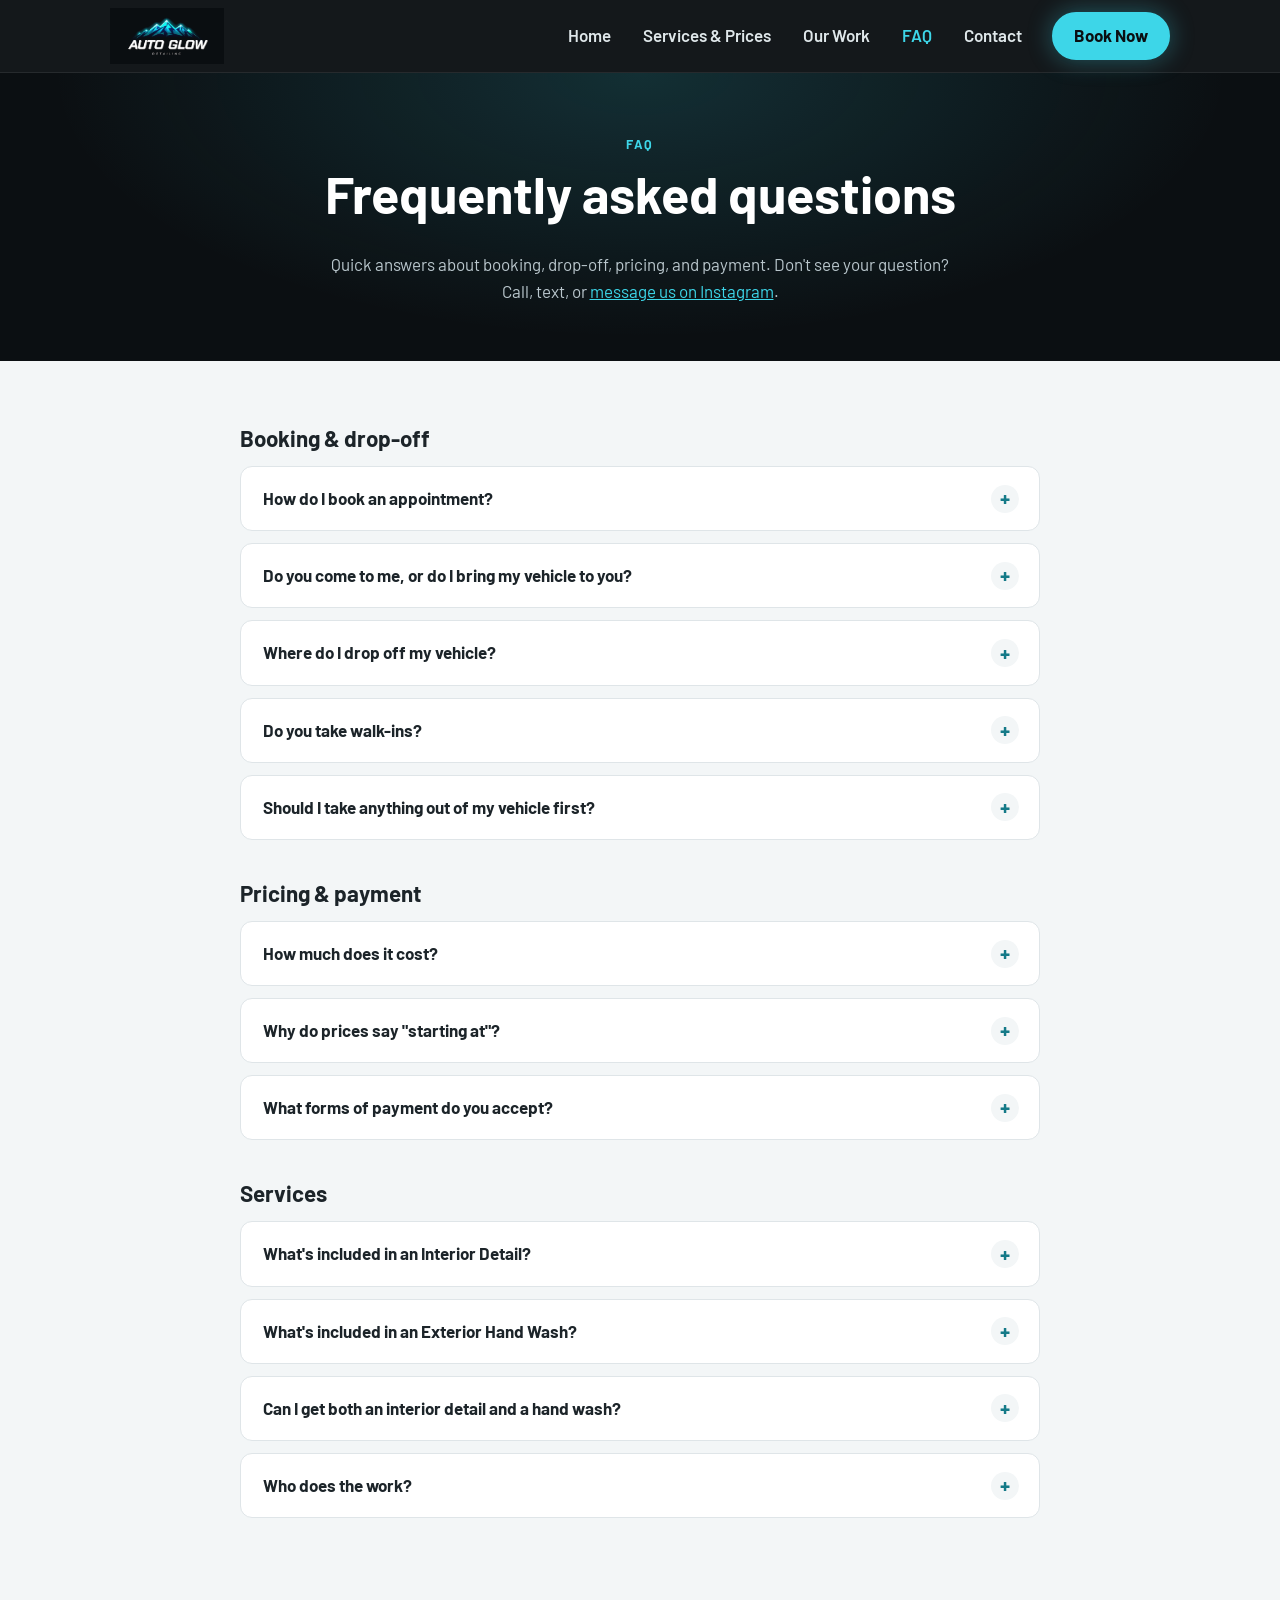
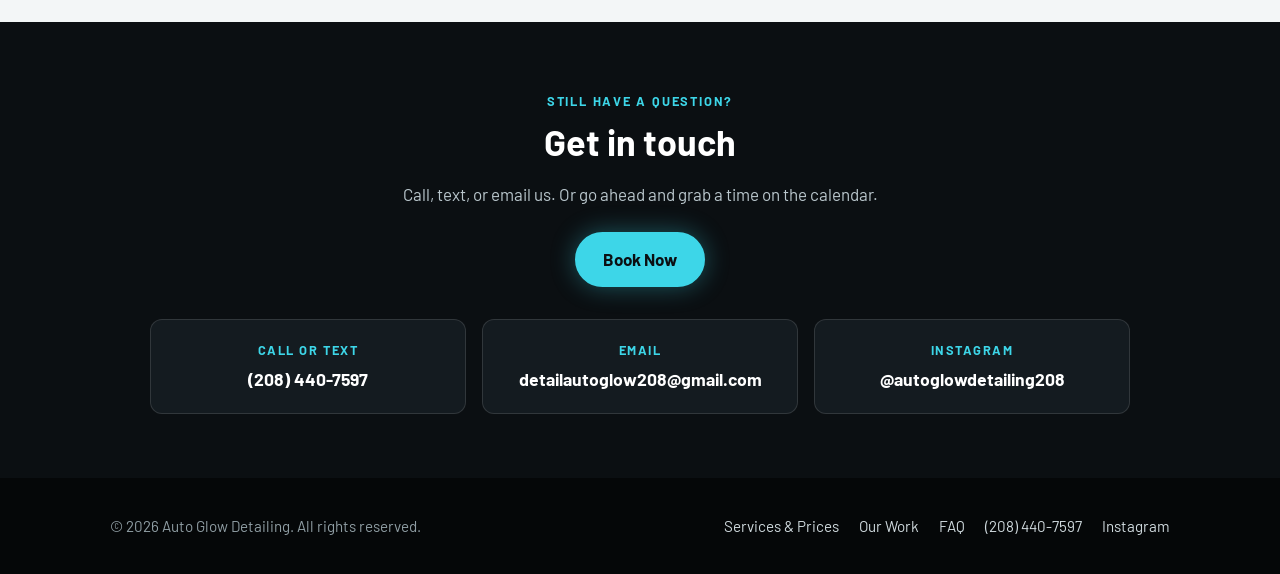
==== faq.html @ ba72574f "Revamp site design, add FAQ page and Instagram links - New dark/cyan look matching the logo, sticky " ====
<!DOCTYPE html>
<html lang="en">
<head>
  <meta charset="UTF-8">
  <meta name="viewport" content="width=device-width, initial-scale=1.0">
  <title>FAQ | Auto Glow Detailing</title>
  <meta name="description" content="Answers to common questions about booking, drop-off, payment, pricing, and services at Auto Glow Detailing.">
  <link rel="preconnect" href="https://fonts.googleapis.com">
  <link rel="preconnect" href="https://fonts.gstatic.com" crossorigin>
  <link href="https://fonts.googleapis.com/css2?family=Barlow:wght@400;500;600;700&display=swap" rel="stylesheet">
  <link rel="stylesheet" href="style.css">
</head>

<body>
  <header class="site-header">
    <nav class="wrap nav-bar" aria-label="Main">
      <a href="index.html" class="logo"><img src="images/wyatt-logo3.png" alt="Auto Glow Detailing — home"></a>
      <ul class="nav-links" id="nav-links">
        <li><a href="index.html">Home</a></li>
        <li><a href="services.html">Services &amp; Prices</a></li>
        <li><a href="proof.html">Our Work</a></li>
        <li><a href="faq.html" aria-current="page">FAQ</a></li>
        <li><a href="#contact">Contact</a></li>
      </ul>
      <a class="btn btn-glow nav-book" href="https://calendar.app.google/giWWupT6JsWDgpM17" target="_blank" rel="noopener">Book Now</a>
      <button class="nav-toggle" type="button" aria-label="Menu" aria-expanded="false" aria-controls="nav-links"><span class="nav-toggle-bars"></span></button>
    </nav>
  </header>

  <main>
    <section class="page-hero">
      <div class="wrap">
        <span class="eyebrow">FAQ</span>
        <h1>Frequently asked questions</h1>
        <p>Quick answers about booking, drop-off, pricing, and payment. Don't see your question? Call, text, or <a href="https://www.instagram.com/autoglowdetailing208/" target="_blank" rel="noopener">message us on Instagram</a>.</p>
      </div>
    </section>

    <section class="section section-soft">
      <div class="wrap">

        <div class="faq-group">
          <h2>Booking &amp; drop-off</h2>
          <div class="faq-list">
            <details>
              <summary>How do I book an appointment?</summary>
              <div class="faq-answer">
                <p>Tap any <strong>Book Now</strong> button on the site. It opens our online calendar, where you can pick an open time. You can also call or text <a href="tel:+12084407597">(208) 440-7597</a> or email <a href="mailto:detailautoglow208@gmail.com">detailautoglow208@gmail.com</a>.</p>
              </div>
            </details>
            <details>
              <summary>Do you come to me, or do I bring my vehicle to you?</summary>
              <div class="faq-answer">
                <p>We work on a drop-off basis. You bring your vehicle to us at your appointment time and pick it up when it's done.</p>
              </div>
            </details>
            <details>
              <summary>Where do I drop off my vehicle?</summary>
              <div class="faq-answer">
                <p>We'll send you the drop-off address when we confirm your appointment. If you have questions before booking, call or text <a href="tel:+12084407597">(208) 440-7597</a>.</p>
              </div>
            </details>
            <details>
              <summary>Do you take walk-ins?</summary>
              <div class="faq-answer">
                <p>Services are by appointment only, so we can give every vehicle the time it needs. Book online or reach out to set up a time.</p>
              </div>
            </details>
            <details>
              <summary>Should I take anything out of my vehicle first?</summary>
              <div class="faq-answer">
                <p>Yes, please remove personal items and valuables before drop-off, especially for an interior detail. It helps us clean every surface and keeps your belongings safe.</p>
              </div>
            </details>
          </div>
        </div>

        <div class="faq-group">
          <h2>Pricing &amp; payment</h2>
          <div class="faq-list">
            <details>
              <summary>How much does it cost?</summary>
              <div class="faq-answer">
                <p><strong>Interior Detail:</strong> cars from $55, SUVs from $65, pickup trucks from $100.</p>
                <p><strong>Exterior Hand Wash:</strong> cars from $40, SUVs from $45, pickup trucks from $50.</p>
                <p>See the full <a href="services.html">Services &amp; Prices</a> page for what's included.</p>
              </div>
            </details>
            <details>
              <summary>Why do prices say "starting at"?</summary>
              <div class="faq-answer">
                <p>The final price depends on your vehicle's size and condition. An interior with excessive hair, pet fur, sand, or dirt may have an extra cleaning fee starting at $20. An exterior with excessive mud or dirt may have an extra fee starting at $30. If a fee applies, we'll let you know.</p>
              </div>
            </details>
            <details>
              <summary>What forms of payment do you accept?</summary>
              <div class="faq-answer">
                <p>We accept <strong>cash, Venmo, and card</strong>.</p>
              </div>
            </details>
          </div>
        </div>

        <div class="faq-group">
          <h2>Services</h2>
          <div class="faq-list">
            <details>
              <summary>What's included in an Interior Detail?</summary>
              <div class="faq-answer">
                <p>Floor mats, full vacuum, trunk vacuum, dashboard cleaning, door jambs, interior windows and mirrors, and stain spot treatment.</p>
              </div>
            </details>
            <details>
              <summary>What's included in an Exterior Hand Wash?</summary>
              <div class="faq-answer">
                <p>A thorough hand wash of your vehicle's entire exterior.</p>
              </div>
            </details>
            <details>
              <summary>Can I get both an interior detail and a hand wash?</summary>
              <div class="faq-answer">
                <p>Yes. Let us know when you book and we'll take care of both.</p>
              </div>
            </details>
            <details>
              <summary>Who does the work?</summary>
              <div class="faq-answer">
                <p>Auto Glow is run by Wyatt, a young entrepreneur, with the support of his family. He's still learning and growing his skills, and every job gets real care and attention to detail. Thanks for supporting a local, family-run business!</p>
              </div>
            </details>
          </div>
        </div>

      </div>
    </section>

    <section class="section section-dark cta" id="contact">
      <div class="wrap">
        <span class="eyebrow">Still have a question?</span>
        <h2>Get in touch</h2>
        <p>Call, text, or email us. Or go ahead and grab a time on the calendar.</p>
        <a class="btn btn-glow" href="https://calendar.app.google/giWWupT6JsWDgpM17" target="_blank" rel="noopener">Book Now</a>
        <div class="contact-cards">
          <a class="contact-card" href="tel:+12084407597"><span>Call or text</span><strong>(208) 440-7597</strong></a>
          <a class="contact-card" href="mailto:detailautoglow208@gmail.com"><span>Email</span><strong>detailautoglow208@gmail.com</strong></a>
          <a class="contact-card" href="https://www.instagram.com/autoglowdetailing208/" target="_blank" rel="noopener"><span>Instagram</span><strong>@autoglowdetailing208</strong></a>
        </div>
      </div>
    </section>
  </main>

  <footer class="site-footer">
    <div class="wrap footer-inner">
      <p>&copy; 2026 Auto Glow Detailing. All rights reserved.</p>
      <ul class="footer-links">
        <li><a href="services.html">Services &amp; Prices</a></li>
        <li><a href="proof.html">Our Work</a></li>
        <li><a href="faq.html">FAQ</a></li>
        <li><a href="tel:+12084407597">(208) 440-7597</a></li>
        <li><a href="https://www.instagram.com/autoglowdetailing208/" target="_blank" rel="noopener">Instagram</a></li>
      </ul>
    </div>
  </footer>

  <script src="mainjs.js"></script>
</body>
</html>
---- style.css ----
﻿/* =========================================================
   Auto Glow Detailing â€” site styles
   ========================================================= */

:root {
  --ink: #0b0f12;          /* near-black, matches logo background */
  --ink-2: #141b20;
  --text: #1c2429;
  --muted: #5b6770;
  --line: #dfe5e8;
  --bg: #ffffff;
  --bg-soft: #f3f6f7;
  --glow: #3dd6e8;         /* bright cyan from the logo */
  --teal: #157a88;         /* darker teal: readable with white text */
  --teal-hover: #0f6470;
  --radius: 12px;
  --shadow: 0 6px 24px rgba(11, 15, 18, 0.08);
  --wrap: 1100px;
  --header-h: 72px;
}

*,
*::before,
*::after { box-sizing: border-box; }

html { scroll-behavior: smooth; scroll-padding-top: calc(var(--header-h) + 12px); }

body {
  margin: 0;
  font-family: "Barlow", system-ui, -apple-system, "Segoe UI", Roboto, Arial, sans-serif;
  font-size: 1.0625rem;
  line-height: 1.6;
  color: var(--text);
  background: var(--bg);
}

img { max-width: 100%; display: block; }

h1, h2, h3 {
  line-height: 1.2;
  margin: 0 0 0.5em;
  font-weight: 700;
}
h1 { font-size: clamp(2rem, 5vw, 3.25rem); }
h2 { font-size: clamp(1.6rem, 3.5vw, 2.25rem); }
h3 { font-size: 1.25rem; }
p  { margin: 0 0 1em; }

a { color: var(--teal); }

.wrap {
  max-width: var(--wrap);
  margin: 0 auto;
  padding-inline: 20px;
}

.section { padding-block: 64px; }
.section-soft { background: var(--bg-soft); }
.section-dark { background: var(--ink); color: #e8eef0; }

.section-head {
  text-align: center;
  max-width: 680px;
  margin: 0 auto 36px;
}
.section-head p { color: var(--muted); margin: 0; }
.section-dark .section-head p { color: #a9b6bc; }

.eyebrow {
  display: inline-block;
  font-size: 0.8rem;
  font-weight: 700;
  letter-spacing: 0.14em;
  text-transform: uppercase;
  color: var(--teal);
  margin-bottom: 8px;
}
.section-dark .eyebrow,
.hero .eyebrow,
.page-hero .eyebrow { color: var(--glow); }

/* ---------- Buttons ---------- */
.btn {
  display: inline-flex;
  align-items: center;
  justify-content: center;
  gap: 8px;
  min-height: 48px;
  padding: 12px 26px;
  border-radius: 999px;
  border: 2px solid var(--teal);
  background: var(--teal);
  color: #fff;
  font: inherit;
  font-weight: 700;
  text-decoration: none;
  cursor: pointer;
  transition: background 0.15s ease, transform 0.15s ease, box-shadow 0.15s ease;
}
.btn:hover { background: var(--teal-hover); border-color: var(--teal-hover); transform: translateY(-1px); }
.btn:focus-visible { outline: 3px solid var(--glow); outline-offset: 3px; }

.btn-glow {
  background: var(--glow);
  border-color: var(--glow);
  color: var(--ink);
  box-shadow: 0 0 24px rgba(61, 214, 232, 0.35);
}
.btn-glow:hover { background: #6ee3f0; border-color: #6ee3f0; }

.btn-outline {
  background: transparent;
  color: var(--teal);
}
.btn-outline:hover { background: var(--teal); color: #fff; }

.btn-outline-light {
  background: transparent;
  border-color: rgba(255, 255, 255, 0.6);
  color: #fff;
}
.btn-outline-light:hover { background: #fff; border-color: #fff; color: var(--ink); }

.btn-row {
  display: flex;
  flex-wrap: wrap;
  gap: 12px;
  justify-content: center;
}

/* ---------- Header / nav ---------- */
.site-header {
  position: sticky;
  top: 0;
  z-index: 100;
  background: rgba(11, 15, 18, 0.96);
  backdrop-filter: blur(8px);
  border-bottom: 1px solid rgba(255, 255, 255, 0.08);
}

.nav-bar {
  display: flex;
  align-items: center;
  gap: 16px;
  min-height: var(--header-h);
}

.logo img {
  height: 56px;
  width: auto;
}

.nav-links {
  list-style: none;
  display: flex;
  gap: 4px;
  margin: 0 0 0 auto;
  padding: 0;
}
.nav-links a {
  display: block;
  padding: 8px 14px;
  border-radius: 999px;
  color: #dfe7ea;
  text-decoration: none;
  font-weight: 600;
}
.nav-links a:hover { color: #fff; background: rgba(255, 255, 255, 0.08); }
.nav-links a[aria-current="page"] { color: var(--glow); }

.nav-book { min-height: 42px; padding: 8px 20px; }

.nav-toggle {
  display: none;
  margin-left: auto;
  width: 44px;
  height: 44px;
  border: 1px solid rgba(255, 255, 255, 0.2);
  border-radius: 10px;
  background: transparent;
  color: #fff;
  cursor: pointer;
  align-items: center;
  justify-content: center;
}
.nav-toggle-bars,
.nav-toggle-bars::before,
.nav-toggle-bars::after {
  display: block;
  width: 20px;
  height: 2px;
  background: currentColor;
  border-radius: 2px;
  position: relative;
  transition: transform 0.2s ease, opacity 0.2s ease;
}
.nav-toggle-bars::before,
.nav-toggle-bars::after { content: ""; position: absolute; left: 0; }
.nav-toggle-bars::before { top: -6px; }
.nav-toggle-bars::after { top: 6px; }
.nav-open .nav-toggle-bars { background: transparent; }
.nav-open .nav-toggle-bars::before { transform: translateY(6px) rotate(45deg); }
.nav-open .nav-toggle-bars::after { transform: translateY(-6px) rotate(-45deg); }

/* ---------- Home hero ---------- */
.hero {
  background:
    radial-gradient(ellipse at 50% 0%, rgba(61, 214, 232, 0.18), transparent 60%),
    var(--ink);
  color: #fff;
  text-align: center;
  padding: 56px 0 72px;
}
.hero-logo {
  width: min(420px, 85%);
  margin: 0 auto 8px;
}
.hero h1 { max-width: 760px; margin-inline: auto; }
.hero-sub {
  max-width: 620px;
  margin: 0 auto 28px;
  color: #b9c6cc;
  font-size: 1.15rem;
}
.hero-facts {
  list-style: none;
  padding: 0;
  margin: 28px 0 0;
  display: flex;
  flex-wrap: wrap;
  justify-content: center;
  gap: 10px 22px;
  color: #b9c6cc;
  font-size: 0.95rem;
}
.hero-facts li::before { content: "âœ“ "; color: var(--glow); font-weight: 700; }

/* ---------- Inner page hero ---------- */
.page-hero {
  background:
    radial-gradient(ellipse at 50% 0%, rgba(61, 214, 232, 0.16), transparent 65%),
    var(--ink);
  color: #fff;
  text-align: center;
  padding: 56px 0;
}
.page-hero p { color: #b9c6cc; max-width: 620px; margin: 0 auto; }

/* ---------- Steps ---------- */
.steps {
  list-style: none;
  padding: 0;
  margin: 0;
  display: grid;
  grid-template-columns: repeat(auto-fit, minmax(min(230px, 100%), 1fr));
  gap: 20px;
  counter-reset: step;
}
.step {
  background: var(--bg);
  border: 1px solid var(--line);
  border-radius: var(--radius);
  padding: 28px 24px;
  box-shadow: var(--shadow);
  counter-increment: step;
}
.step::before {
  content: counter(step);
  display: grid;
  place-items: center;
  width: 40px;
  height: 40px;
  border-radius: 50%;
  background: var(--ink);
  color: var(--glow);
  font-weight: 700;
  margin-bottom: 14px;
}
.step p { color: var(--muted); margin: 0; }

/* ---------- Service cards ---------- */
.service-grid {
  display: grid;
  grid-template-columns: repeat(auto-fit, minmax(min(300px, 100%), 1fr));
  gap: 24px;
}
.service-card {
  display: flex;
  flex-direction: column;
  background: var(--bg);
  border: 1px solid var(--line);
  border-radius: var(--radius);
  padding: 28px;
  box-shadow: var(--shadow);
}
.service-card h3 { font-size: 1.4rem; margin-bottom: 6px; }
.service-card .lead { color: var(--muted); }
.service-card .btn { margin-top: auto; align-self: flex-start; }

.price-list {
  list-style: none;
  padding: 0;
  margin: 0 0 20px;
}
.price-list li {
  display: flex;
  justify-content: space-between;
  align-items: baseline;
  gap: 12px;
  padding: 10px 0;
  border-bottom: 1px dashed var(--line);
}
.price-list li:last-child { border-bottom: none; }
.price {
  font-weight: 700;
  font-size: 1.15rem;
  color: var(--ink);
  white-space: nowrap;
}
.price small { font-weight: 500; color: var(--muted); font-size: 0.8rem; margin-right: 4px; }

.includes {
  list-style: none;
  padding: 0;
  margin: 0 0 20px;
  display: grid;
  gap: 6px;
}
.includes li { padding-left: 26px; position: relative; }
.includes li::before {
  content: "âœ“";
  position: absolute;
  left: 0;
  color: var(--teal);
  font-weight: 700;
}

.note {
  font-size: 0.95rem;
  color: var(--muted);
  background: var(--bg-soft);
  border-left: 3px solid var(--teal);
  padding: 10px 14px;
  border-radius: 0 8px 8px 0;
  margin: 0 0 20px;
}

.center { text-align: center; }
.mt { margin-top: 32px; }

/* ---------- About ---------- */
.about {
  display: grid;
  grid-template-columns: 1fr 1fr;
  gap: 40px;
  align-items: center;
}
.about img {
  border-radius: var(--radius);
  box-shadow: var(--shadow);
  width: 100%;
  height: 100%;
  max-height: 420px;
  object-fit: cover;
}

/* ---------- Gallery ---------- */
.gallery-section { padding-block: 48px 8px; }
.gallery-section h2 { text-align: center; font-size: 1.6rem; margin-bottom: 20px; }

.before-after-grid {
  display: grid;
  grid-template-columns: 1fr 1fr;
  gap: 16px;
  margin-bottom: 16px;
}
.photo-row {
  display: grid;
  grid-template-columns: repeat(auto-fit, minmax(min(250px, 100%), 1fr));
  gap: 16px;
  margin-bottom: 16px;
}
.photo-card {
  position: relative;
  border-radius: var(--radius);
  overflow: hidden;
  background: var(--bg-soft);
}
.photo-card img {
  width: 100%;
  height: 280px;
  object-fit: cover;
  cursor: zoom-in;
  transition: transform 0.3s ease;
}
.photo-card:hover img { transform: scale(1.03); }
.photo-label {
  position: absolute;
  top: 12px;
  left: 12px;
  z-index: 1;
  padding: 4px 12px;
  border-radius: 999px;
  font-size: 0.8rem;
  font-weight: 700;
  letter-spacing: 0.06em;
  text-transform: uppercase;
  color: #fff;
  pointer-events: none;
}
.before-label { background: rgba(11, 15, 18, 0.75); }
.after-label  { background: var(--teal); }

.zoom-hint {
  text-align: center;
  color: var(--muted);
  font-size: 0.95rem;
  margin: 0;
}

/* ---------- FAQ ---------- */
.faq-group { max-width: 800px; margin: 0 auto 40px; }
.faq-group h2 { font-size: 1.4rem; margin-bottom: 14px; }

.faq-list { display: grid; gap: 12px; }
.faq-list details {
  background: var(--bg);
  border: 1px solid var(--line);
  border-radius: var(--radius);
  transition: box-shadow 0.15s ease;
}
.faq-list details[open] { box-shadow: var(--shadow); border-color: #c8d3d7; }
.faq-list summary {
  list-style: none;
  cursor: pointer;
  padding: 18px 56px 18px 22px;
  font-weight: 700;
  position: relative;
}
.faq-list summary::-webkit-details-marker { display: none; }
.faq-list summary::after {
  content: "+";
  position: absolute;
  right: 20px;
  top: 50%;
  transform: translateY(-50%);
  width: 28px;
  height: 28px;
  border-radius: 50%;
  display: grid;
  place-items: center;
  background: var(--bg-soft);
  color: var(--teal);
  font-size: 1.3rem;
  line-height: 1;
}
.faq-list details[open] summary::after { content: "âˆ’"; background: var(--teal); color: #fff; }
.faq-list summary:focus-visible { outline: 3px solid var(--glow); outline-offset: 2px; border-radius: var(--radius); }
.faq-answer { padding: 0 22px 18px; color: var(--muted); }
.faq-answer p:last-child { margin-bottom: 0; }

/* ---------- Contact / CTA ---------- */
.cta {
  text-align: center;
}
.cta h2 { color: #fff; }
.cta p { color: #b9c6cc; max-width: 560px; margin: 0 auto 24px; }

.contact-cards {
  display: grid;
  grid-template-columns: repeat(auto-fit, minmax(min(240px, 100%), 1fr));
  gap: 16px;
  max-width: 820px;
  margin: 32px auto 0;
}
.contact-card {
  display: block;
  padding: 20px;
  border-radius: var(--radius);
  border: 1px solid rgba(255, 255, 255, 0.12);
  background: var(--ink-2);
  color: #fff;
  text-decoration: none;
  transition: border-color 0.15s ease, transform 0.15s ease;
}
.contact-card:hover { border-color: var(--glow); transform: translateY(-2px); }
.contact-card span {
  display: block;
  font-size: 0.8rem;
  letter-spacing: 0.12em;
  text-transform: uppercase;
  color: var(--glow);
  font-weight: 700;
  margin-bottom: 4px;
}
.contact-card strong { font-size: 1.1rem; word-break: break-word; }

/* ---------- Footer ---------- */
.site-footer {
  background: #050708;
  color: #8f9da3;
  padding: 36px 0;
  font-size: 0.95rem;
}
.footer-inner {
  display: flex;
  flex-wrap: wrap;
  gap: 16px 32px;
  justify-content: space-between;
  align-items: center;
}
.footer-links {
  list-style: none;
  display: flex;
  flex-wrap: wrap;
  gap: 8px 20px;
  padding: 0;
  margin: 0;
}
.site-footer a { color: #cfd9dd; text-decoration: none; }
.site-footer a:hover { color: var(--glow); }
.site-footer p { margin: 0; }

/* ---------- Lightbox ---------- */
.lightbox-overlay {
  position: fixed;
  inset: 0;
  background: rgba(0, 0, 0, 0.9);
  display: flex;
  align-items: center;
  justify-content: center;
  z-index: 9999;
  padding: 20px;
}
.lightbox-overlay[hidden] { display: none; }
.lightbox-content {
  max-width: 1200px;
  display: flex;
  flex-direction: column;
  gap: 12px;
  align-items: center;
}
.lightbox-image {
  max-width: 100%;
  max-height: 82vh;
  border-radius: 8px;
  box-shadow: 0 8px 30px rgba(0, 0, 0, 0.6);
}
.lightbox-caption { color: #fff; text-align: center; }
.lightbox-close {
  position: absolute;
  top: 14px;
  right: 14px;
  width: 48px;
  height: 48px;
  border-radius: 50%;
  border: none;
  background: rgba(255, 255, 255, 0.12);
  color: #fff;
  font-size: 1.8rem;
  line-height: 1;
  cursor: pointer;
}
.lightbox-close:hover { background: rgba(255, 255, 255, 0.25); }

/* ---------- Responsive ---------- */
@media (max-width: 860px) {
  .nav-toggle { display: inline-flex; }
  .nav-book { order: 2; margin-left: auto; }
  .nav-toggle { order: 3; margin-left: 0; }

  .nav-links {
    position: absolute;
    top: 100%;
    left: 0;
    right: 0;
    flex-direction: column;
    gap: 0;
    margin: 0;
    padding: 8px 20px 16px;
    background: var(--ink);
    border-bottom: 1px solid rgba(255, 255, 255, 0.08);
    display: none;
  }
  .nav-open .nav-links { display: flex; }
  .nav-links a { padding: 14px 8px; border-radius: 8px; font-size: 1.1rem; }

  .about { grid-template-columns: 1fr; }
}

@media (max-width: 600px) {
  :root { --header-h: 64px; }
  .logo img { height: 44px; }
  .nav-book { padding: 8px 16px; font-size: 0.95rem; }
  .section { padding-block: 48px; }
  .before-after-grid { grid-template-columns: 1fr 1fr; gap: 8px; }
  .photo-card img { height: 180px; }
  .photo-label { top: 8px; left: 8px; font-size: 0.7rem; padding: 3px 9px; }
  .service-card { padding: 22px; }
  .footer-inner { flex-direction: column; text-align: center; }
  .footer-links { justify-content: center; }
}

/* Let the logo's black background melt into the dark header/hero */
.logo img,
.hero-logo { mix-blend-mode: lighten; }

/* Instagram */
.page-hero a:not(.btn) { color: var(--glow); }
.contact-cards { max-width: 980px; }
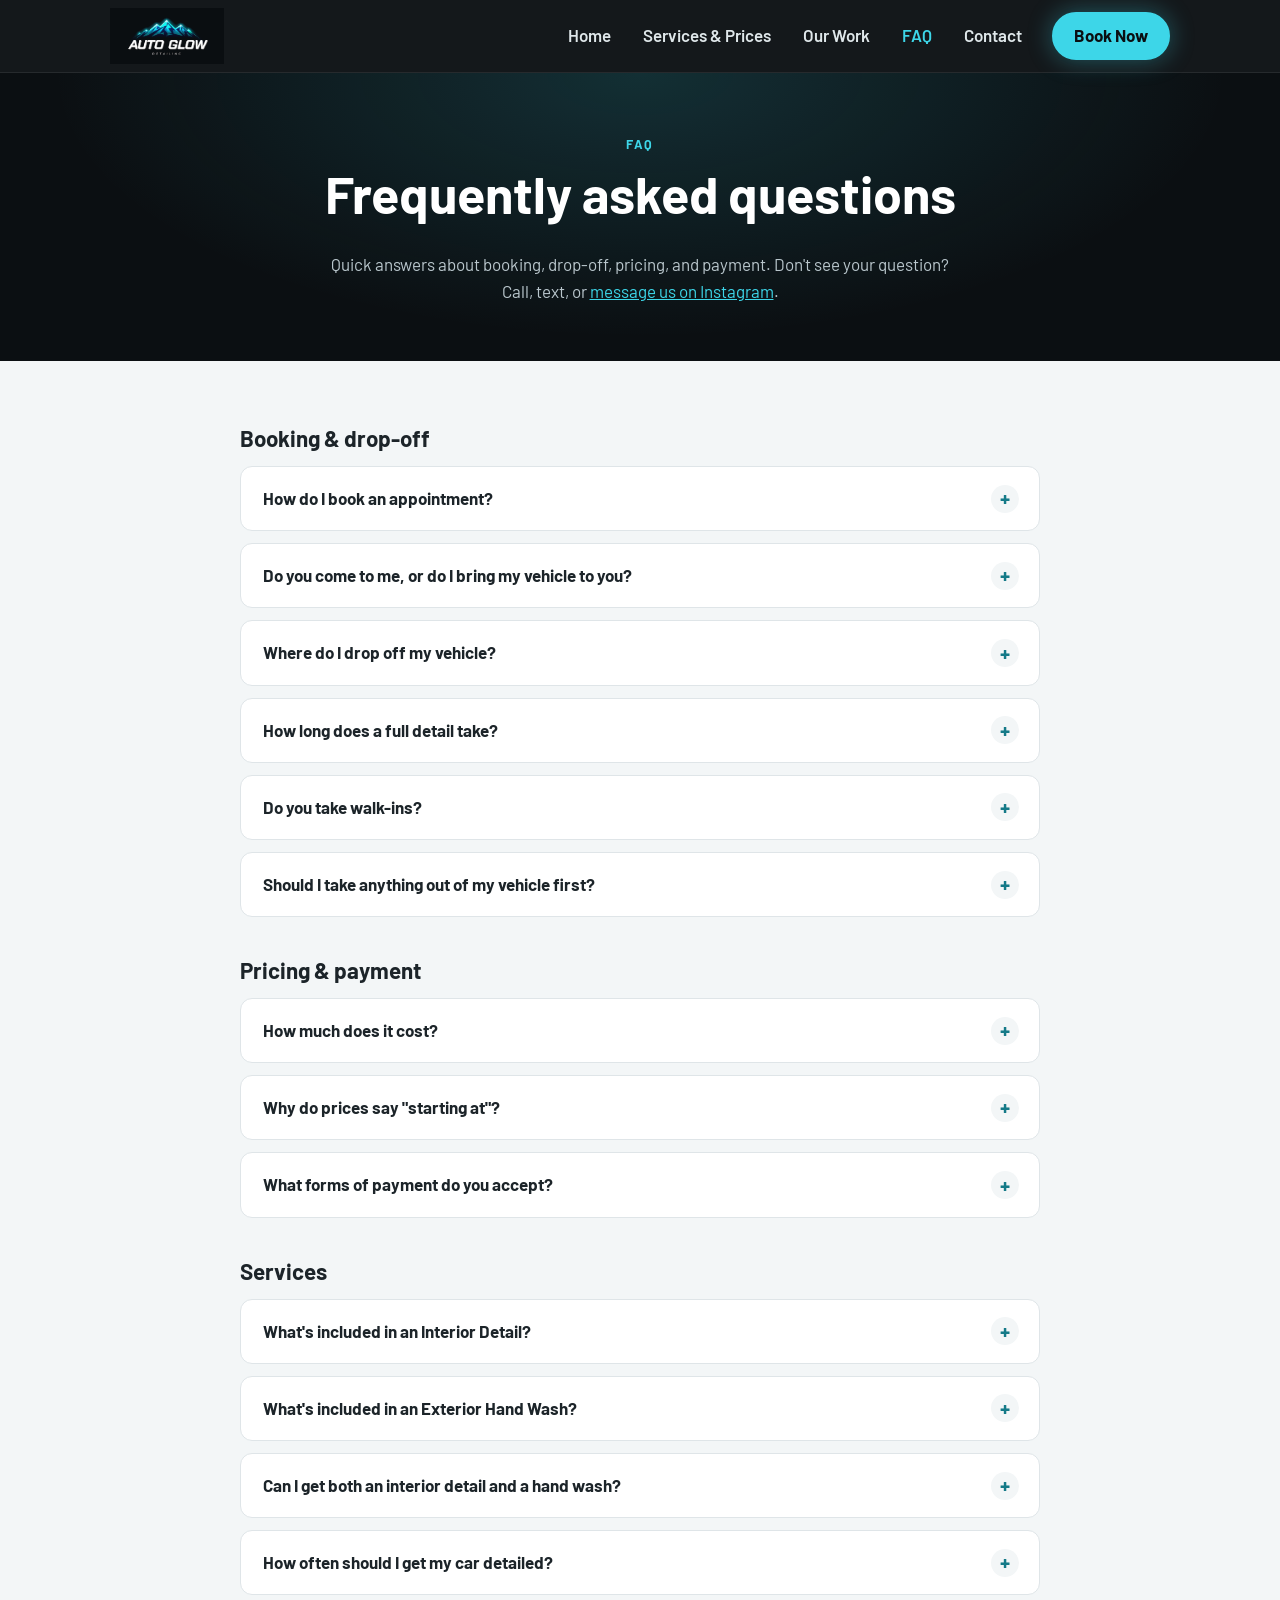
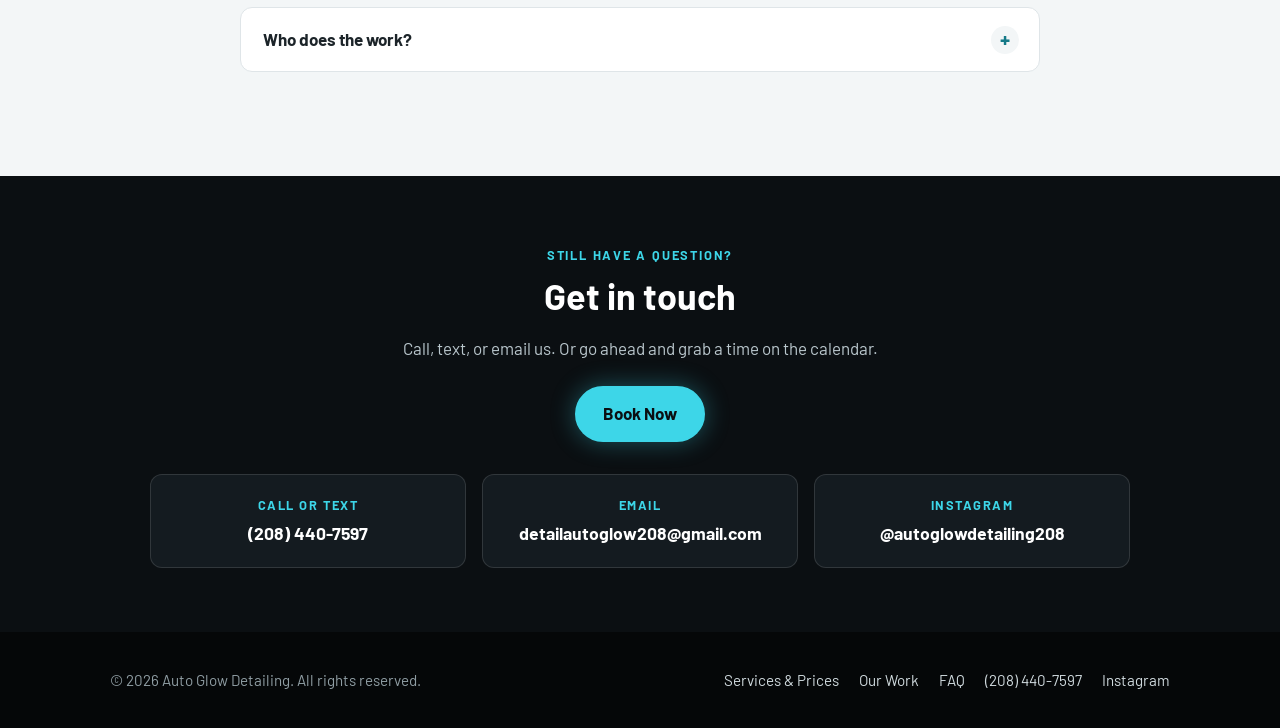
==== commit ec818eff: "Add FAQ entries, update payment info, fix garbled FAQ toggle and checkmark icons Co-Authored-By: Cla" ====
--- a/faq.html
+++ b/faq.html
@@ -61,6 +61,12 @@
               </div>
             </details>
             <details>
+              <summary>How long does a full detail take?</summary>
+              <div class="faq-answer">
+                <p>A full interior and exterior detail typically takes 4–6 hours depending on the size and condition of your vehicle. Larger vehicles like SUVs and trucks may take longer. We'll provide an accurate time estimate when you book your appointment.</p>
+              </div>
+            </details>
+            <details>
               <summary>Do you take walk-ins?</summary>
               <div class="faq-answer">
                 <p>Services are by appointment only, so we can give every vehicle the time it needs. Book online or reach out to set up a time.</p>
@@ -95,7 +101,7 @@
             <details>
               <summary>What forms of payment do you accept?</summary>
               <div class="faq-answer">
-                <p>We accept <strong>cash, Venmo, and card</strong>.</p>
+                <p>We accept <strong>cash, Venmo, and Tap to Pay</strong>.</p>
               </div>
             </details>
           </div>
@@ -120,6 +126,12 @@
               <summary>Can I get both an interior detail and a hand wash?</summary>
               <div class="faq-answer">
                 <p>Yes. Let us know when you book and we'll take care of both.</p>
+              </div>
+            </details>
+            <details>
+              <summary>How often should I get my car detailed?</summary>
+              <div class="faq-answer">
+                <p>We recommend a full detail every 3–6 months to maintain your vehicle's appearance and protect its value. For best results, consider monthly maintenance washes to keep your vehicle looking its best between full details. Ceramic-coated vehicles benefit from maintenance washes every 4–8 weeks.</p>
               </div>
             </details>
             <details>
--- a/style.css
+++ b/style.css
@@ -1,5 +1,5 @@
 ﻿/* =========================================================
-   Auto Glow Detailing â€” site styles
+   Auto Glow Detailing - site styles
    ========================================================= */
 
 :root {
@@ -233,7 +233,7 @@
   color: #b9c6cc;
   font-size: 0.95rem;
 }
-.hero-facts li::before { content: "âœ“ "; color: var(--glow); font-weight: 700; }
+.hero-facts li::before { content: "\2713\00a0"; color: var(--glow); font-weight: 700; }
 
 /* ---------- Inner page hero ---------- */
 .page-hero {
@@ -328,7 +328,7 @@
 }
 .includes li { padding-left: 26px; position: relative; }
 .includes li::before {
-  content: "âœ“";
+  content: "\2713";
   position: absolute;
   left: 0;
   color: var(--teal);
@@ -454,7 +454,7 @@
   font-size: 1.3rem;
   line-height: 1;
 }
-.faq-list details[open] summary::after { content: "âˆ’"; background: var(--teal); color: #fff; }
+.faq-list details[open] summary::after { content: "\2212"; background: var(--teal); color: #fff; }
 .faq-list summary:focus-visible { outline: 3px solid var(--glow); outline-offset: 2px; border-radius: var(--radius); }
 .faq-answer { padding: 0 22px 18px; color: var(--muted); }
 .faq-answer p:last-child { margin-bottom: 0; }
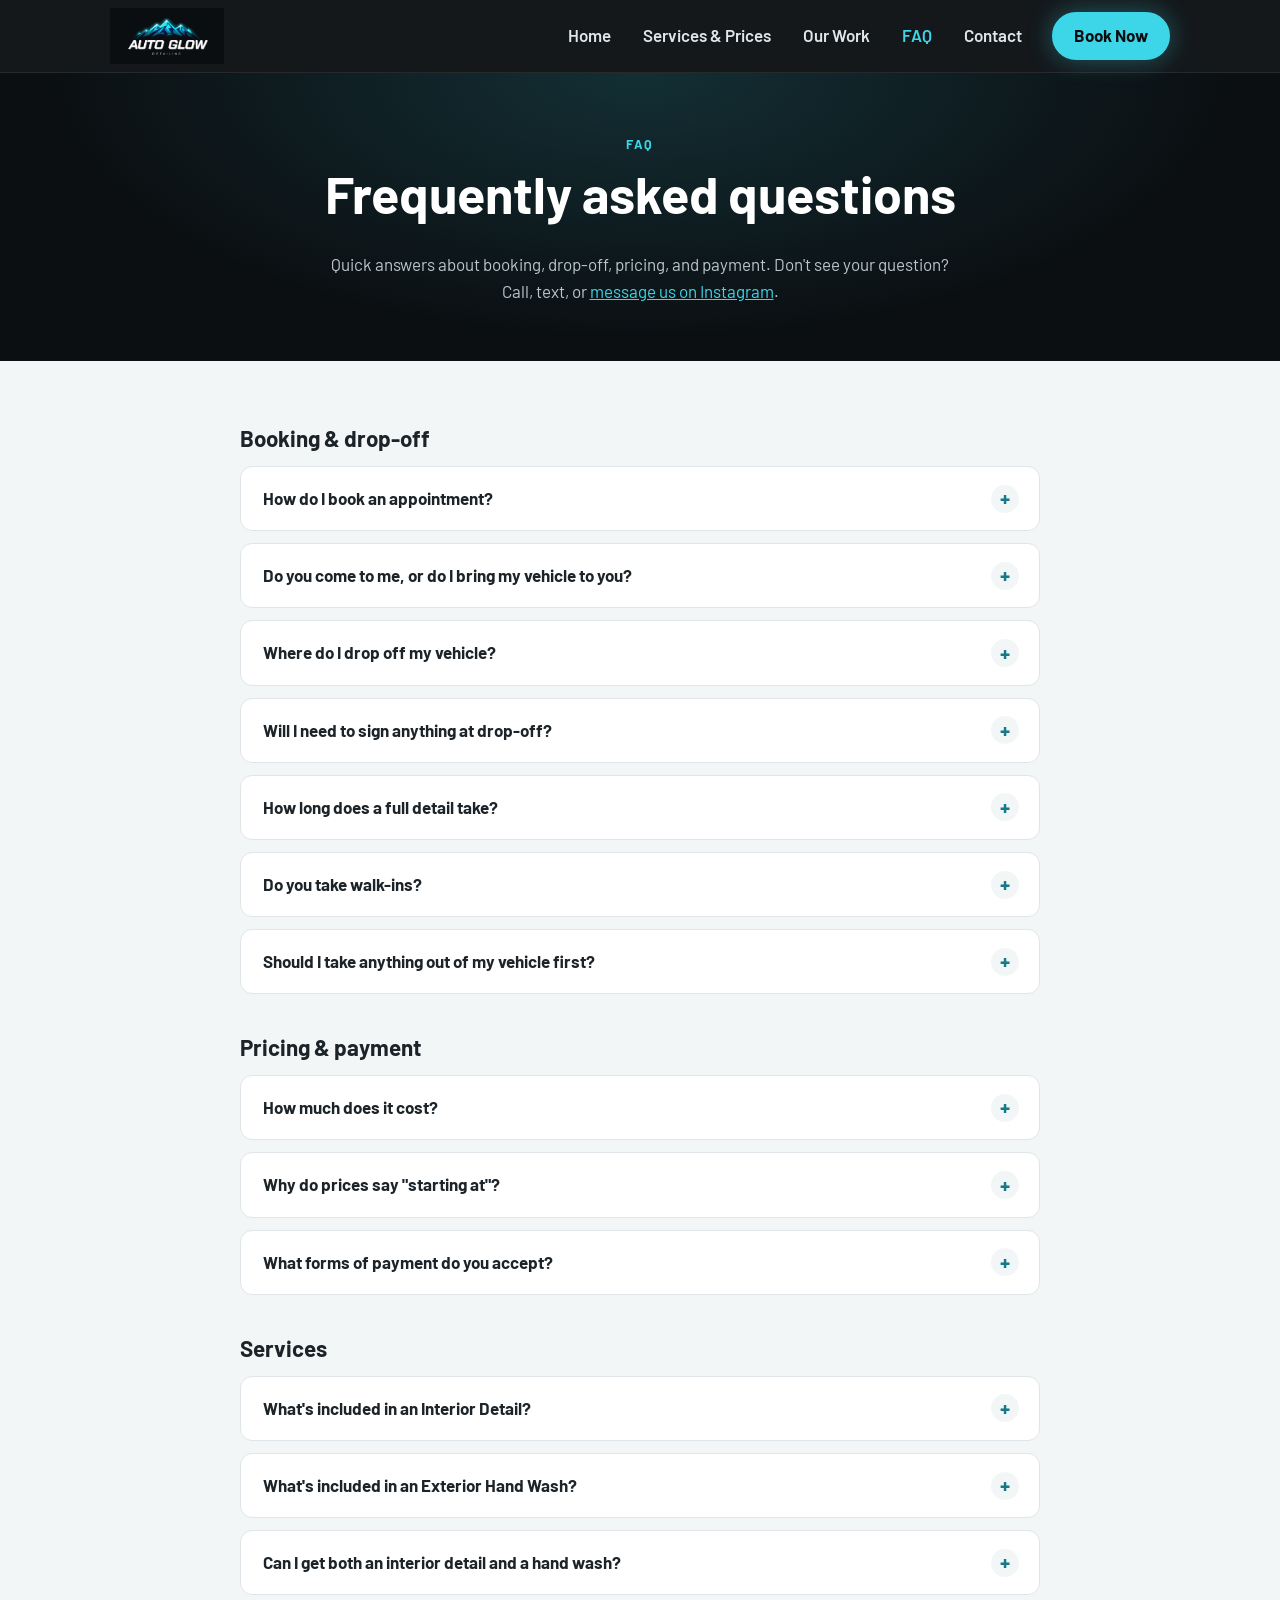
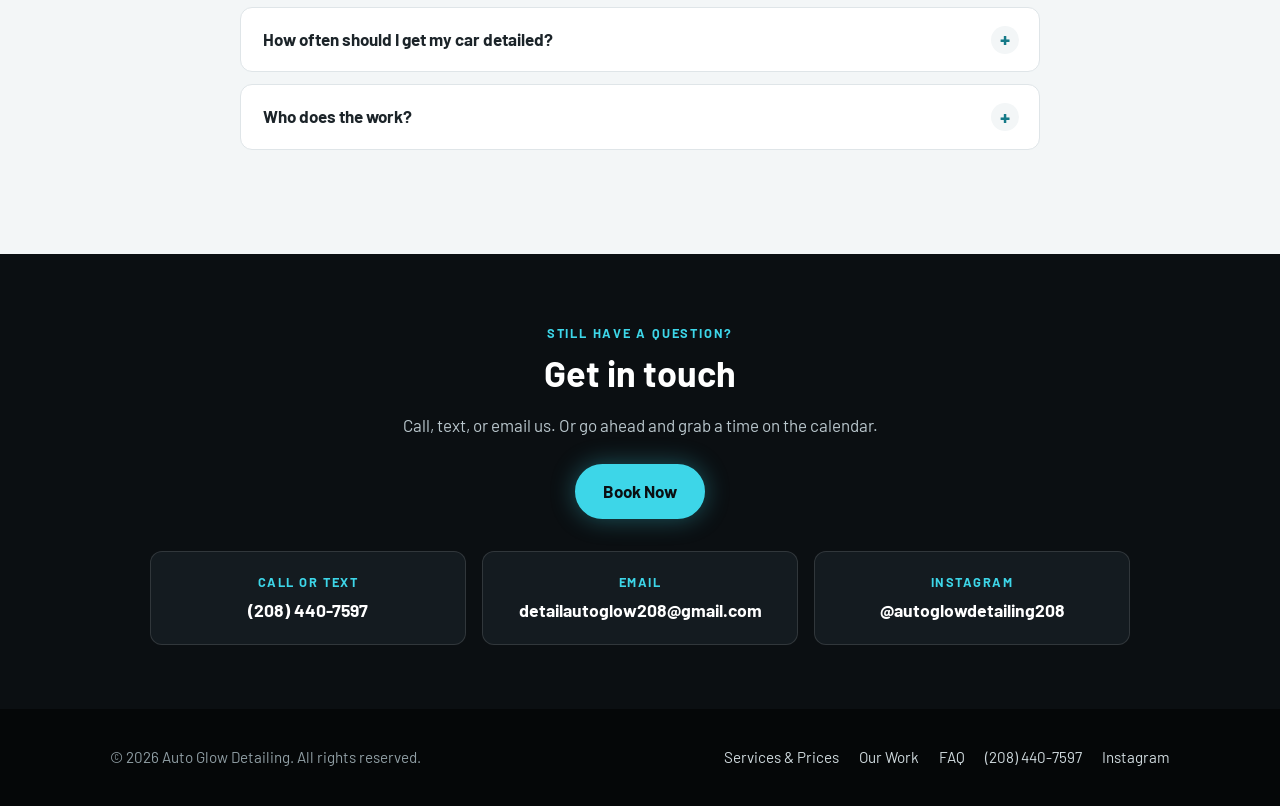
==== commit c1689c7c: "Add drop-off paperwork question to FAQ Co-Authored-By: Claude Opus 5.5 <noreply@anthropic.com>" ====
--- a/faq.html
+++ b/faq.html
@@ -58,6 +58,12 @@
               <summary>Where do I drop off my vehicle?</summary>
               <div class="faq-answer">
                 <p>We'll send you the drop-off address when we confirm your appointment. If you have questions before booking, call or text <a href="tel:+12084407597">(208) 440-7597</a>.</p>
+              </div>
+            </details>
+            <details>
+              <summary>Will I need to sign anything at drop-off?</summary>
+              <div class="faq-answer">
+                <p>Yes, it only takes a few minutes. We'll walk around your vehicle with you, note any existing damage, and take photos. Then you'll sign a short form covering the service and pricing. We'll text or email you a copy.</p>
               </div>
             </details>
             <details>
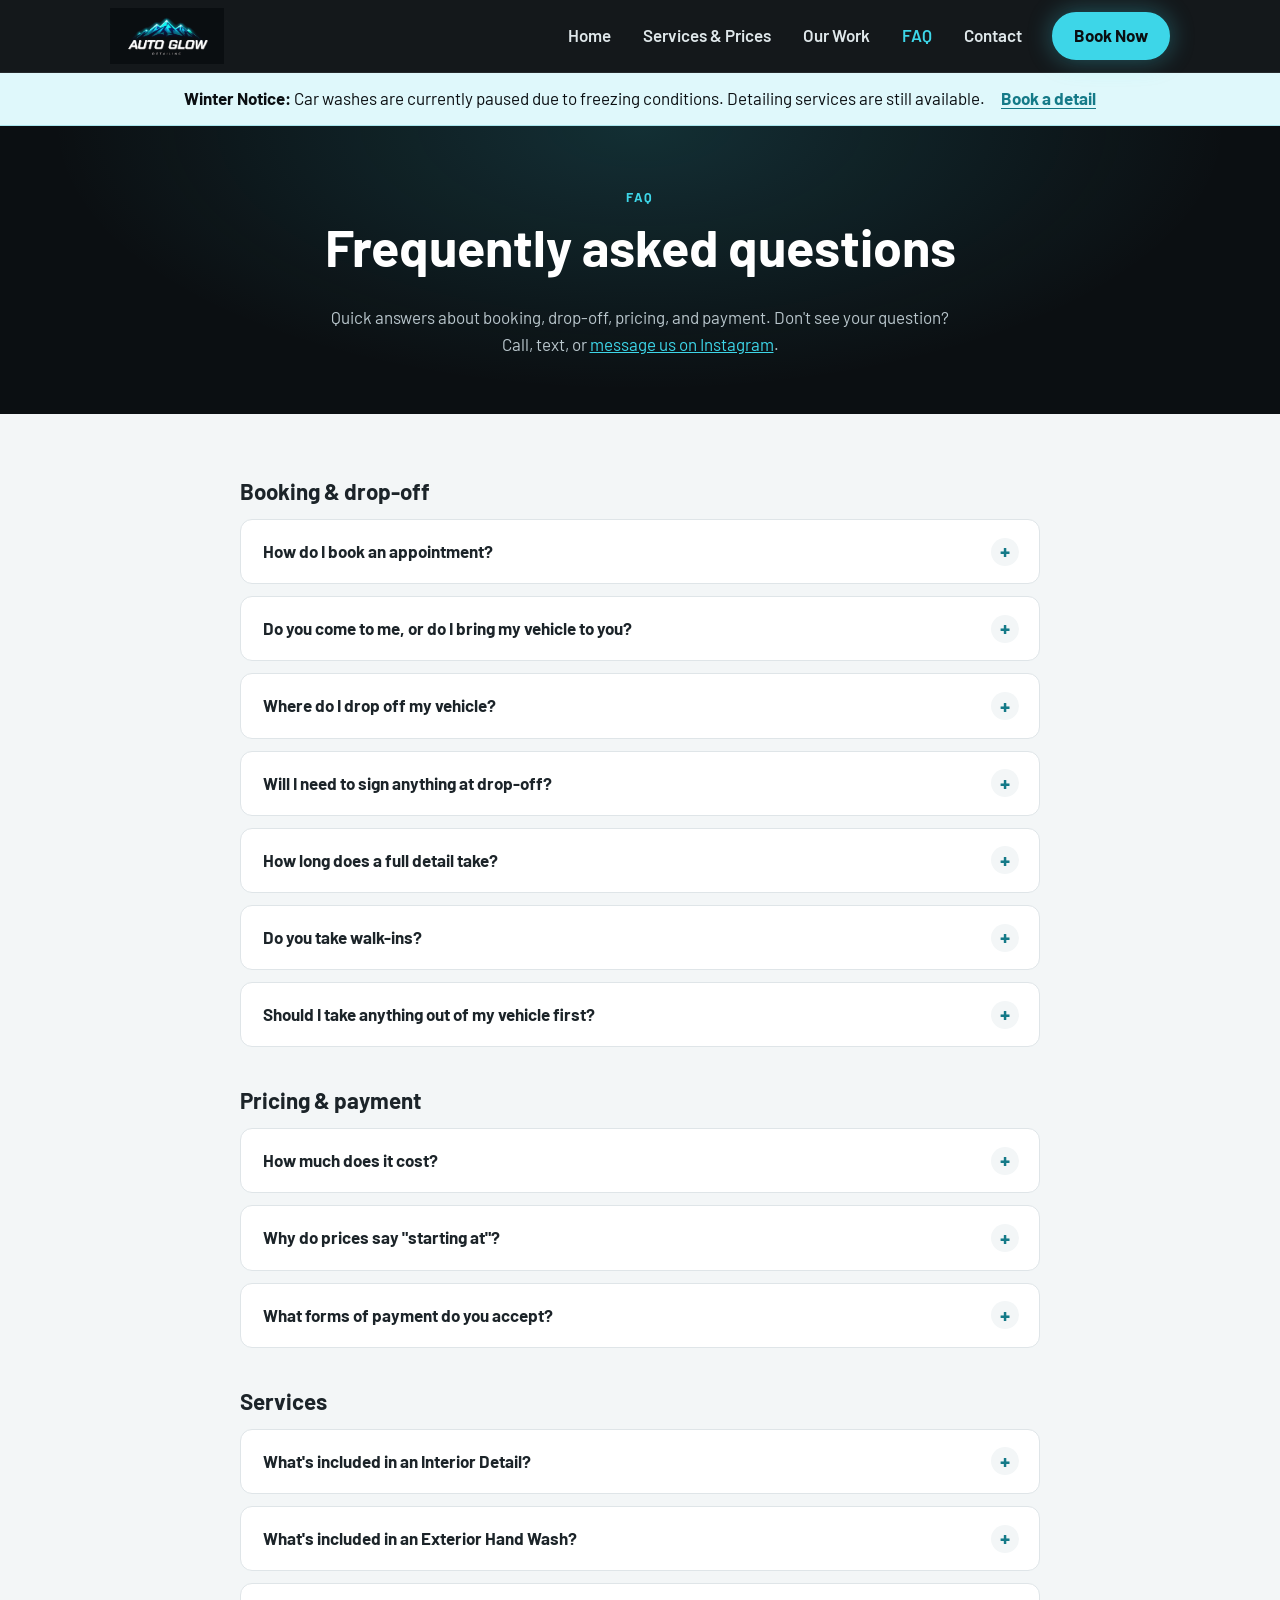
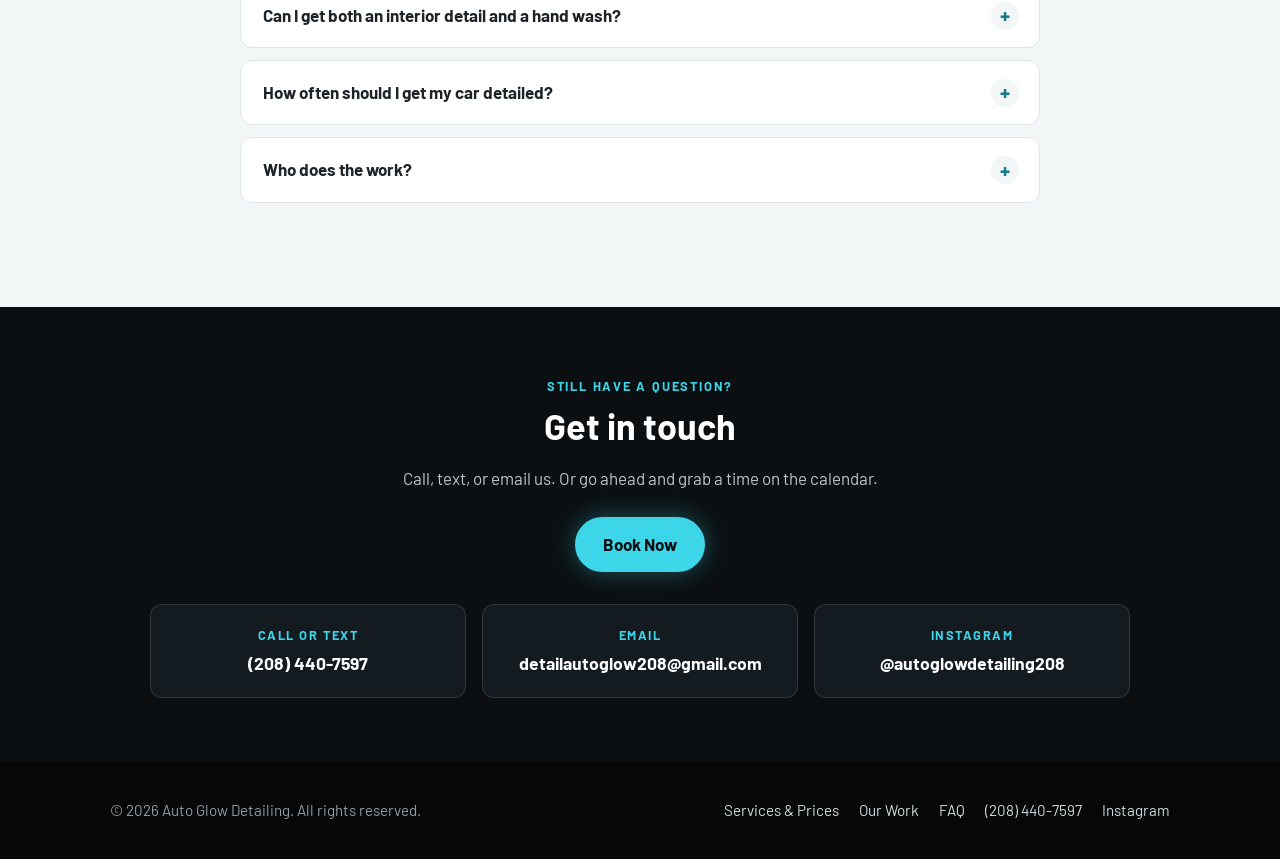
==== commit 68696260: "Add winter notice pausing car washes; detailing still available Co-Authored-By: Claude Opus 5.5 <nor" ====
--- a/faq.html
+++ b/faq.html
@@ -26,6 +26,13 @@
       <button class="nav-toggle" type="button" aria-label="Menu" aria-expanded="false" aria-controls="nav-links"><span class="nav-toggle-bars"></span></button>
     </nav>
   </header>
+
+  <aside class="winter-notice" aria-label="Winter service notice">
+    <div class="wrap winter-notice-inner">
+      <p><strong>Winter Notice:</strong> Car washes are currently paused due to freezing conditions. Detailing services are still available.</p>
+      <a href="https://calendar.app.google/giWWupT6JsWDgpM17" target="_blank" rel="noopener">Book a detail</a>
+    </div>
+  </aside>
 
   <main>
     <section class="page-hero">
--- a/style.css
+++ b/style.css
@@ -202,6 +202,29 @@
 .nav-open .nav-toggle-bars::before { transform: translateY(6px) rotate(45deg); }
 .nav-open .nav-toggle-bars::after { transform: translateY(-6px) rotate(-45deg); }
 
+/* ---------- Winter service notice ---------- */
+.winter-notice {
+  background: #dff8fb;
+  border-bottom: 1px solid #a9e5ec;
+  color: var(--ink);
+}
+.winter-notice-inner {
+  min-height: 52px;
+  display: flex;
+  align-items: center;
+  justify-content: center;
+  gap: 16px;
+  padding-block: 10px;
+  text-align: center;
+}
+.winter-notice p { margin: 0; }
+.winter-notice a {
+  flex: 0 0 auto;
+  color: var(--teal);
+  font-weight: 700;
+  text-underline-offset: 3px;
+}
+
 /* ---------- Home hero ---------- */
 .hero {
   background:
@@ -592,6 +615,11 @@
   :root { --header-h: 64px; }
   .logo img { height: 44px; }
   .nav-book { padding: 8px 16px; font-size: 0.95rem; }
+  .winter-notice-inner {
+    flex-direction: column;
+    gap: 4px;
+    padding-block: 12px;
+  }
   .section { padding-block: 48px; }
   .before-after-grid { grid-template-columns: 1fr 1fr; gap: 8px; }
   .photo-card img { height: 180px; }
@@ -608,3 +636,24 @@
 /* Instagram */
 .page-hero a:not(.btn) { color: var(--glow); }
 .contact-cards { max-width: 980px; }
+
+/* ---------- Paused service (winter) ---------- */
+.paused-tag {
+  display: inline-block;
+  margin: 0 0 8px;
+  padding: 3px 10px;
+  border-radius: 999px;
+  background: #dff8fb;
+  border: 1px solid #a9e5ec;
+  color: var(--ink);
+  font-size: 0.85rem;
+  font-weight: 700;
+}
+.paused-note {
+  margin: 16px 0 0;
+  padding: 12px 14px;
+  border-radius: 8px;
+  background: #dff8fb;
+  color: var(--ink);
+  font-weight: 600;
+}
